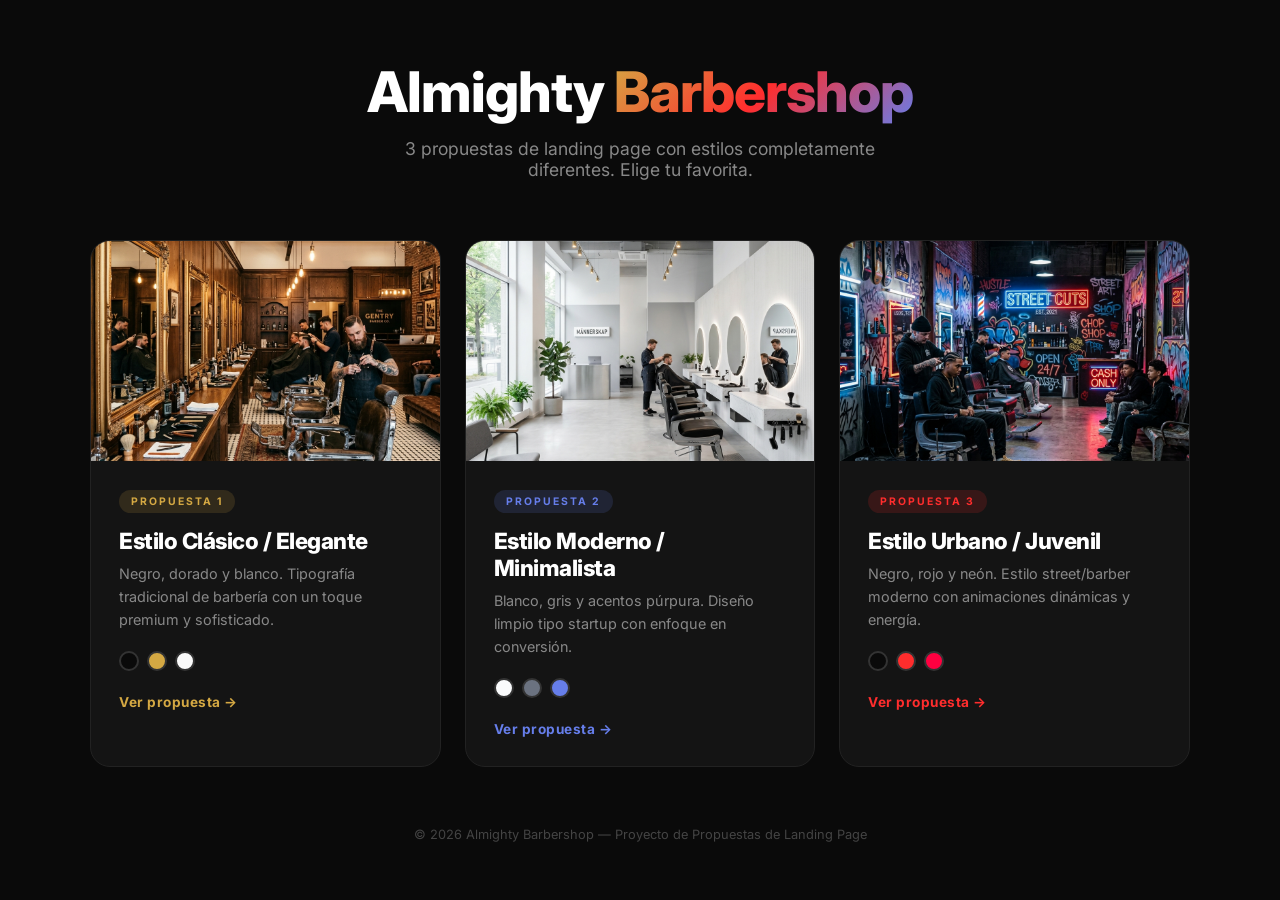
==== index.html @ 184a338b "feat: 3 propuestas de landing page para barbería - clásica, moderna y urbana" ====
<!DOCTYPE html>
<html lang="es">
<head>
    <meta charset="UTF-8">
    <meta name="viewport" content="width=device-width, initial-scale=1.0">
    <title>Almighty Barbershop - Propuestas de Landing Page</title>
    <link rel="preconnect" href="https://fonts.googleapis.com">
    <link rel="preconnect" href="https://fonts.gstatic.com" crossorigin>
    <link href="https://fonts.googleapis.com/css2?family=Inter:wght@400;600;700;800&display=swap" rel="stylesheet">
    <style>
        *, *::before, *::after { margin: 0; padding: 0; box-sizing: border-box; }
        
        body {
            font-family: 'Inter', sans-serif;
            background: #0A0A0A;
            color: #fff;
            min-height: 100vh;
            display: flex;
            flex-direction: column;
            align-items: center;
            justify-content: center;
            padding: 40px 20px;
        }

        .header {
            text-align: center;
            margin-bottom: 60px;
        }

        .header h1 {
            font-size: clamp(2rem, 5vw, 3.5rem);
            font-weight: 800;
            margin-bottom: 12px;
            letter-spacing: -1px;
        }

        .header h1 span {
            background: linear-gradient(135deg, #D4A843, #FF2D2D, #667eea);
            -webkit-background-clip: text;
            -webkit-text-fill-color: transparent;
            background-clip: text;
        }

        .header p {
            color: #888;
            font-size: 1.1rem;
            max-width: 500px;
            margin: 0 auto;
        }

        .cards {
            display: grid;
            grid-template-columns: repeat(auto-fit, minmax(320px, 1fr));
            gap: 24px;
            max-width: 1100px;
            width: 100%;
        }

        .card {
            background: #141414;
            border: 1px solid #222;
            border-radius: 20px;
            overflow: hidden;
            transition: all 0.4s cubic-bezier(0.4, 0, 0.2, 1);
            cursor: pointer;
            text-decoration: none;
            color: inherit;
        }

        .card:hover {
            transform: translateY(-8px);
            border-color: #444;
            box-shadow: 0 20px 60px rgba(0, 0, 0, 0.5);
        }

        .card-img {
            height: 220px;
            overflow: hidden;
        }

        .card-img img {
            width: 100%;
            height: 100%;
            object-fit: cover;
            transition: transform 0.6s ease;
        }

        .card:hover .card-img img {
            transform: scale(1.08);
        }

        .card-body {
            padding: 28px;
        }

        .card-tag {
            display: inline-block;
            font-size: 0.65rem;
            font-weight: 700;
            letter-spacing: 2px;
            text-transform: uppercase;
            padding: 5px 12px;
            border-radius: 20px;
            margin-bottom: 14px;
        }

        .tag-1 { background: rgba(212, 168, 67, 0.15); color: #D4A843; }
        .tag-2 { background: rgba(102, 126, 234, 0.15); color: #667eea; }
        .tag-3 { background: rgba(255, 45, 45, 0.15); color: #FF2D2D; }

        .card h2 {
            font-size: 1.4rem;
            font-weight: 800;
            margin-bottom: 8px;
            letter-spacing: -0.5px;
        }

        .card p {
            color: #888;
            font-size: 0.9rem;
            line-height: 1.6;
            margin-bottom: 20px;
        }

        .card-colors {
            display: flex;
            gap: 8px;
            margin-bottom: 20px;
        }

        .color-dot {
            width: 20px;
            height: 20px;
            border-radius: 50%;
            border: 2px solid #333;
        }

        .card-link {
            display: inline-flex;
            align-items: center;
            gap: 6px;
            font-size: 0.85rem;
            font-weight: 700;
            letter-spacing: 0.5px;
            transition: all 0.3s ease;
        }

        .card:nth-child(1) .card-link { color: #D4A843; }
        .card:nth-child(2) .card-link { color: #667eea; }
        .card:nth-child(3) .card-link { color: #FF2D2D; }

        .card:hover .card-link { gap: 12px; }

        .footer {
            margin-top: 60px;
            color: #444;
            font-size: 0.8rem;
            text-align: center;
        }

        @media (max-width: 768px) {
            .cards {
                grid-template-columns: 1fr;
            }
        }
    </style>
</head>
<body>
    <div class="header">
        <h1>Almighty <span>Barbershop</span></h1>
        <p>3 propuestas de landing page con estilos completamente diferentes. Elige tu favorita.</p>
    </div>

    <div class="cards">
        <a href="propuesta1/index.html" class="card">
            <div class="card-img">
                <img src="assets/img/hero-classic.png" alt="Propuesta 1 - Clásica">
            </div>
            <div class="card-body">
                <span class="card-tag tag-1">PROPUESTA 1</span>
                <h2>Estilo Clásico / Elegante</h2>
                <p>Negro, dorado y blanco. Tipografía tradicional de barbería con un toque premium y sofisticado.</p>
                <div class="card-colors">
                    <div class="color-dot" style="background: #0A0A0A;"></div>
                    <div class="color-dot" style="background: #D4A843;"></div>
                    <div class="color-dot" style="background: #FAFAFA;"></div>
                </div>
                <span class="card-link">Ver propuesta →</span>
            </div>
        </a>

        <a href="propuesta2/index.html" class="card">
            <div class="card-img">
                <img src="assets/img/hero-modern.png" alt="Propuesta 2 - Moderna">
            </div>
            <div class="card-body">
                <span class="card-tag tag-2">PROPUESTA 2</span>
                <h2>Estilo Moderno / Minimalista</h2>
                <p>Blanco, gris y acentos púrpura. Diseño limpio tipo startup con enfoque en conversión.</p>
                <div class="card-colors">
                    <div class="color-dot" style="background: #FAFBFC;"></div>
                    <div class="color-dot" style="background: #6B7280;"></div>
                    <div class="color-dot" style="background: #667eea;"></div>
                </div>
                <span class="card-link">Ver propuesta →</span>
            </div>
        </a>

        <a href="propuesta3/index.html" class="card">
            <div class="card-img">
                <img src="assets/img/hero-urban.png" alt="Propuesta 3 - Urbana">
            </div>
            <div class="card-body">
                <span class="card-tag tag-3">PROPUESTA 3</span>
                <h2>Estilo Urbano / Juvenil</h2>
                <p>Negro, rojo y neón. Estilo street/barber moderno con animaciones dinámicas y energía.</p>
                <div class="card-colors">
                    <div class="color-dot" style="background: #0A0A0A;"></div>
                    <div class="color-dot" style="background: #FF2D2D;"></div>
                    <div class="color-dot" style="background: #FF0040;"></div>
                </div>
                <span class="card-link">Ver propuesta →</span>
            </div>
        </a>
    </div>

    <div class="footer">
        <p>&copy; 2026 Almighty Barbershop — Proyecto de Propuestas de Landing Page</p>
    </div>
</body>
</html>
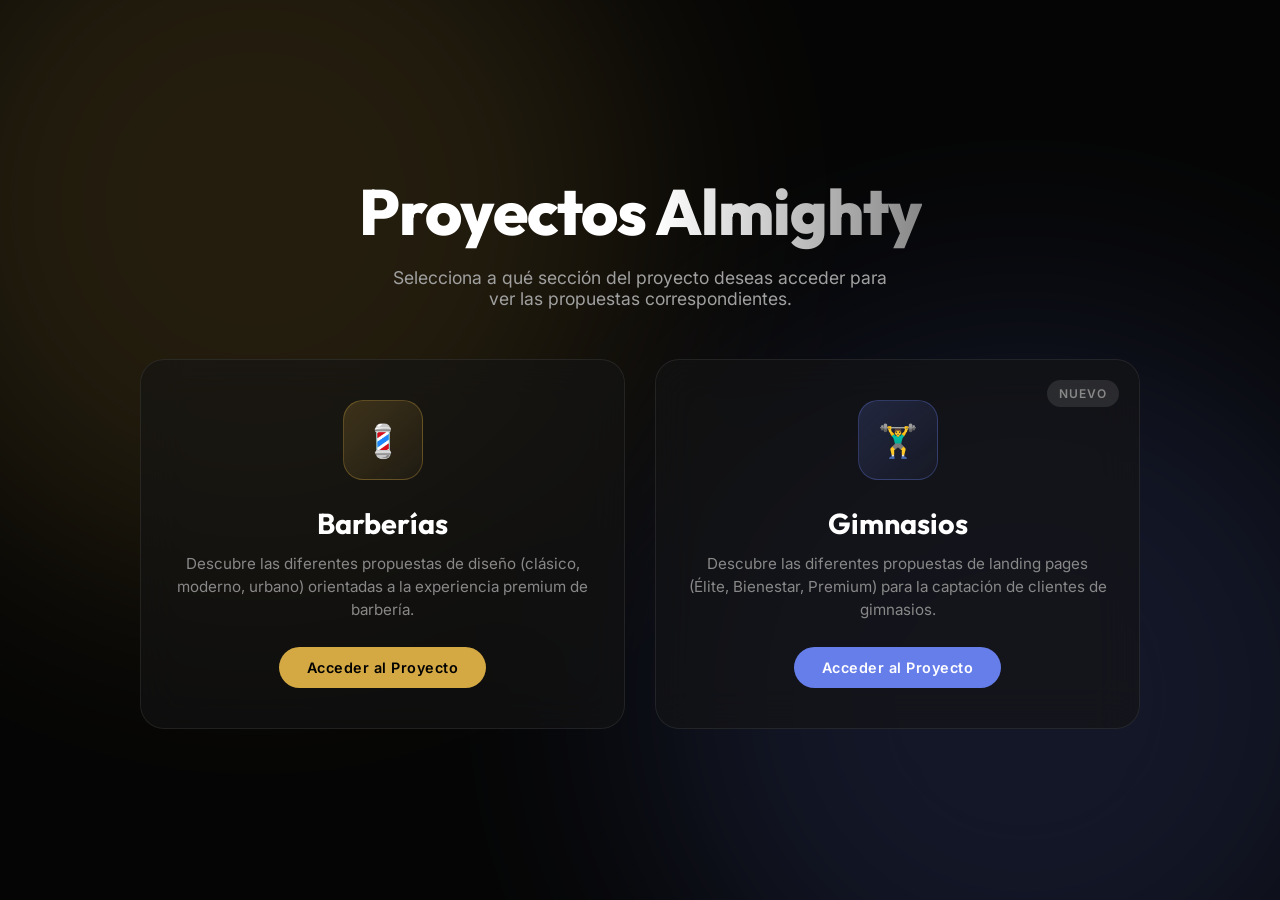
==== commit e94c97f8: "Reorganizar estructura de carpetas y actualizar index.html" ====
--- a/index.html
+++ b/index.html
@@ -3,229 +3,271 @@
 <head>
     <meta charset="UTF-8">
     <meta name="viewport" content="width=device-width, initial-scale=1.0">
-    <title>Almighty Barbershop - Propuestas de Landing Page</title>
+    <meta name="description" content="Portal de Proyectos Almighty - Barbería y Gym">
+    <title>Proyectos Almighty | Portal Principal</title>
     <link rel="preconnect" href="https://fonts.googleapis.com">
     <link rel="preconnect" href="https://fonts.gstatic.com" crossorigin>
-    <link href="https://fonts.googleapis.com/css2?family=Inter:wght@400;600;700;800&display=swap" rel="stylesheet">
+    <link href="https://fonts.googleapis.com/css2?family=Outfit:wght@400;600;800&family=Inter:wght@400;600&display=swap" rel="stylesheet">
     <style>
-        *, *::before, *::after { margin: 0; padding: 0; box-sizing: border-box; }
+        * { margin: 0; padding: 0; box-sizing: border-box; }
         
         body {
             font-family: 'Inter', sans-serif;
-            background: #0A0A0A;
-            color: #fff;
+            background-color: #050505;
+            color: #ffffff;
             min-height: 100vh;
             display: flex;
             flex-direction: column;
             align-items: center;
             justify-content: center;
-            padding: 40px 20px;
+            overflow-x: hidden;
+            position: relative;
+        }
+
+        /* Fondo dinámico */
+        .ambient-bg {
+            position: absolute;
+            top: 0; left: 0; width: 100%; height: 100%;
+            overflow: hidden;
+            z-index: -1;
+        }
+
+        .ambient-bg::before, .ambient-bg::after {
+            content: '';
+            position: absolute;
+            width: 60vw; height: 60vw;
+            border-radius: 50%;
+            filter: blur(120px);
+            opacity: 0.15;
+            animation: pulse 10s infinite alternate;
+        }
+
+        .ambient-bg::before {
+            background: #D4A843;
+            top: -20%; left: -10%;
+        }
+
+        .ambient-bg::after {
+            background: #667eea;
+            bottom: -20%; right: -10%;
+            animation-delay: 5s;
+        }
+
+        @keyframes pulse {
+            0% { transform: scale(1) translate(0, 0); }
+            100% { transform: scale(1.1) translate(5%, 5%); }
         }
 
         .header {
             text-align: center;
-            margin-bottom: 60px;
+            margin-bottom: 50px;
+            z-index: 10;
         }
 
         .header h1 {
-            font-size: clamp(2rem, 5vw, 3.5rem);
+            font-family: 'Outfit', sans-serif;
+            font-size: clamp(2.5rem, 6vw, 4rem);
             font-weight: 800;
-            margin-bottom: 12px;
             letter-spacing: -1px;
+            margin-bottom: 15px;
         }
 
         .header h1 span {
-            background: linear-gradient(135deg, #D4A843, #FF2D2D, #667eea);
+            background: linear-gradient(to right, #ffffff, #888888);
             -webkit-background-clip: text;
             -webkit-text-fill-color: transparent;
-            background-clip: text;
         }
 
         .header p {
-            color: #888;
             font-size: 1.1rem;
+            color: #a0a0a0;
             max-width: 500px;
             margin: 0 auto;
         }
 
-        .cards {
-            display: grid;
-            grid-template-columns: repeat(auto-fit, minmax(320px, 1fr));
-            gap: 24px;
-            max-width: 1100px;
-            width: 100%;
+        .projects-container {
+            display: flex;
+            gap: 30px;
+            width: 90%;
+            max-width: 1000px;
+            z-index: 10;
+            flex-wrap: wrap;
+            justify-content: center;
         }
 
         .card {
-            background: #141414;
-            border: 1px solid #222;
+            flex: 1;
+            min-width: 320px;
+            background: rgba(20, 20, 20, 0.6);
+            backdrop-filter: blur(20px);
+            border: 1px solid rgba(255, 255, 255, 0.08);
+            border-radius: 24px;
+            padding: 40px 30px;
+            text-align: center;
+            text-decoration: none;
+            color: #fff;
+            transition: all 0.4s cubic-bezier(0.25, 0.8, 0.25, 1);
+            position: relative;
+            overflow: hidden;
+            display: flex;
+            flex-direction: column;
+            align-items: center;
+        }
+
+        .card::before {
+            content: '';
+            position: absolute;
+            top: 0; left: 0; width: 100%; height: 100%;
+            background: linear-gradient(135deg, rgba(255,255,255,0.1) 0%, rgba(255,255,255,0) 100%);
+            opacity: 0;
+            transition: opacity 0.4s;
+        }
+
+        .card:hover:not(.disabled) {
+            transform: translateY(-10px);
+            border-color: rgba(255, 255, 255, 0.2);
+            box-shadow: 0 20px 40px rgba(0,0,0,0.4);
+        }
+
+        .card:hover:not(.disabled)::before {
+            opacity: 1;
+        }
+
+        .icon-wrapper {
+            width: 80px; height: 80px;
             border-radius: 20px;
-            overflow: hidden;
-            transition: all 0.4s cubic-bezier(0.4, 0, 0.2, 1);
-            cursor: pointer;
-            text-decoration: none;
-            color: inherit;
-        }
-
-        .card:hover {
-            transform: translateY(-8px);
-            border-color: #444;
-            box-shadow: 0 20px 60px rgba(0, 0, 0, 0.5);
-        }
-
-        .card-img {
-            height: 220px;
-            overflow: hidden;
-        }
-
-        .card-img img {
-            width: 100%;
-            height: 100%;
-            object-fit: cover;
-            transition: transform 0.6s ease;
-        }
-
-        .card:hover .card-img img {
-            transform: scale(1.08);
-        }
-
-        .card-body {
-            padding: 28px;
-        }
-
-        .card-tag {
-            display: inline-block;
-            font-size: 0.65rem;
-            font-weight: 700;
-            letter-spacing: 2px;
-            text-transform: uppercase;
-            padding: 5px 12px;
-            border-radius: 20px;
-            margin-bottom: 14px;
-        }
-
-        .tag-1 { background: rgba(212, 168, 67, 0.15); color: #D4A843; }
-        .tag-2 { background: rgba(102, 126, 234, 0.15); color: #667eea; }
-        .tag-3 { background: rgba(255, 45, 45, 0.15); color: #FF2D2D; }
+            display: flex;
+            align-items: center;
+            justify-content: center;
+            font-size: 2rem;
+            margin-bottom: 25px;
+            transition: transform 0.4s;
+            position: relative;
+        }
+
+        .card:hover:not(.disabled) .icon-wrapper {
+            transform: scale(1.1);
+        }
+
+        .barber-icon {
+            background: linear-gradient(135deg, rgba(212, 168, 67, 0.2), rgba(212, 168, 67, 0.05));
+            border: 1px solid rgba(212, 168, 67, 0.3);
+            color: #D4A843;
+        }
+
+        .gym-icon {
+            background: linear-gradient(135deg, rgba(102, 126, 234, 0.2), rgba(102, 126, 234, 0.05));
+            border: 1px solid rgba(102, 126, 234, 0.3);
+            color: #667eea;
+        }
 
         .card h2 {
-            font-size: 1.4rem;
-            font-weight: 800;
-            margin-bottom: 8px;
-            letter-spacing: -0.5px;
+            font-family: 'Outfit', sans-serif;
+            font-size: 1.8rem;
+            margin-bottom: 12px;
+            z-index: 1;
         }
 
         .card p {
             color: #888;
+            font-size: 0.95rem;
+            line-height: 1.5;
+            margin-bottom: 25px;
+            z-index: 1;
+        }
+
+        .btn {
+            padding: 12px 28px;
+            border-radius: 100px;
+            font-weight: 600;
             font-size: 0.9rem;
-            line-height: 1.6;
-            margin-bottom: 20px;
-        }
-
-        .card-colors {
-            display: flex;
-            gap: 8px;
-            margin-bottom: 20px;
-        }
-
-        .color-dot {
-            width: 20px;
-            height: 20px;
-            border-radius: 50%;
-            border: 2px solid #333;
-        }
-
-        .card-link {
-            display: inline-flex;
-            align-items: center;
-            gap: 6px;
-            font-size: 0.85rem;
-            font-weight: 700;
             letter-spacing: 0.5px;
-            transition: all 0.3s ease;
-        }
-
-        .card:nth-child(1) .card-link { color: #D4A843; }
-        .card:nth-child(2) .card-link { color: #667eea; }
-        .card:nth-child(3) .card-link { color: #FF2D2D; }
-
-        .card:hover .card-link { gap: 12px; }
-
-        .footer {
-            margin-top: 60px;
-            color: #444;
-            font-size: 0.8rem;
-            text-align: center;
+            transition: all 0.3s;
+            z-index: 1;
+        }
+
+        .btn-gold {
+            background: #D4A843;
+            color: #000;
+            border: none;
+        }
+
+        .card:hover:not(.disabled) .btn-gold {
+            box-shadow: 0 0 20px rgba(212, 168, 67, 0.4);
+        }
+
+        .btn-blue {
+            background: #667eea;
+            color: #fff;
+            border: none;
+        }
+
+        .card:hover:not(.disabled) .btn-blue {
+            box-shadow: 0 0 20px rgba(102, 126, 234, 0.4);
+        }
+
+        /* Estilos para estado deshabilitado (Gym) */
+        .card.disabled {
+            cursor: default;
+            opacity: 0.8;
+        }
+
+        .card.disabled .btn {
+            background: transparent;
+            border: 1px solid #444;
+            color: #666;
+        }
+
+        .badge {
+            position: absolute;
+            top: 20px; right: 20px;
+            background: rgba(255, 255, 255, 0.1);
+            padding: 6px 12px;
+            border-radius: 30px;
+            font-size: 0.75rem;
+            font-weight: 600;
+            letter-spacing: 1px;
+            text-transform: uppercase;
+            color: #888;
         }
 
         @media (max-width: 768px) {
-            .cards {
-                grid-template-columns: 1fr;
+            .projects-container {
+                flex-direction: column;
+                gap: 20px;
             }
         }
     </style>
 </head>
 <body>
+    <div class="ambient-bg"></div>
+    
     <div class="header">
-        <h1>Almighty <span>Barbershop</span></h1>
-        <p>3 propuestas de landing page con estilos completamente diferentes. Elige tu favorita.</p>
+        <h1>Proyectos <span>Almighty</span></h1>
+        <p>Selecciona a qué sección del proyecto deseas acceder para ver las propuestas correspondientes.</p>
     </div>
 
-    <div class="cards">
-        <a href="propuesta1/index.html" class="card">
-            <div class="card-img">
-                <img src="assets/img/hero-classic.png" alt="Propuesta 1 - Clásica">
+    <div class="projects-container">
+        <!-- Tarjeta de Barbería (Activa) -->
+        <a href="Barberias/index.html" class="card">
+            <div class="icon-wrapper barber-icon">
+                💈
             </div>
-            <div class="card-body">
-                <span class="card-tag tag-1">PROPUESTA 1</span>
-                <h2>Estilo Clásico / Elegante</h2>
-                <p>Negro, dorado y blanco. Tipografía tradicional de barbería con un toque premium y sofisticado.</p>
-                <div class="card-colors">
-                    <div class="color-dot" style="background: #0A0A0A;"></div>
-                    <div class="color-dot" style="background: #D4A843;"></div>
-                    <div class="color-dot" style="background: #FAFAFA;"></div>
-                </div>
-                <span class="card-link">Ver propuesta →</span>
+            <h2>Barberías</h2>
+            <p>Descubre las diferentes propuestas de diseño (clásico, moderno, urbano) orientadas a la experiencia premium de barbería.</p>
+            <div class="btn btn-gold">Acceder al Proyecto</div>
+        </a>
+
+        <!-- Tarjeta de Gym (Activa) -->
+        <a href="Gym/index.html" class="card">
+            <div class="badge">Nuevo</div>
+            <div class="icon-wrapper gym-icon">
+                🏋️‍♂️
             </div>
+            <h2>Gimnasios</h2>
+            <p>Descubre las diferentes propuestas de landing pages (Élite, Bienestar, Premium) para la captación de clientes de gimnasios.</p>
+            <div class="btn btn-blue">Acceder al Proyecto</div>
         </a>
-
-        <a href="propuesta2/index.html" class="card">
-            <div class="card-img">
-                <img src="assets/img/hero-modern.png" alt="Propuesta 2 - Moderna">
-            </div>
-            <div class="card-body">
-                <span class="card-tag tag-2">PROPUESTA 2</span>
-                <h2>Estilo Moderno / Minimalista</h2>
-                <p>Blanco, gris y acentos púrpura. Diseño limpio tipo startup con enfoque en conversión.</p>
-                <div class="card-colors">
-                    <div class="color-dot" style="background: #FAFBFC;"></div>
-                    <div class="color-dot" style="background: #6B7280;"></div>
-                    <div class="color-dot" style="background: #667eea;"></div>
-                </div>
-                <span class="card-link">Ver propuesta →</span>
-            </div>
-        </a>
-
-        <a href="propuesta3/index.html" class="card">
-            <div class="card-img">
-                <img src="assets/img/hero-urban.png" alt="Propuesta 3 - Urbana">
-            </div>
-            <div class="card-body">
-                <span class="card-tag tag-3">PROPUESTA 3</span>
-                <h2>Estilo Urbano / Juvenil</h2>
-                <p>Negro, rojo y neón. Estilo street/barber moderno con animaciones dinámicas y energía.</p>
-                <div class="card-colors">
-                    <div class="color-dot" style="background: #0A0A0A;"></div>
-                    <div class="color-dot" style="background: #FF2D2D;"></div>
-                    <div class="color-dot" style="background: #FF0040;"></div>
-                </div>
-                <span class="card-link">Ver propuesta →</span>
-            </div>
-        </a>
-    </div>
-
-    <div class="footer">
-        <p>&copy; 2026 Almighty Barbershop — Proyecto de Propuestas de Landing Page</p>
     </div>
 </body>
 </html>
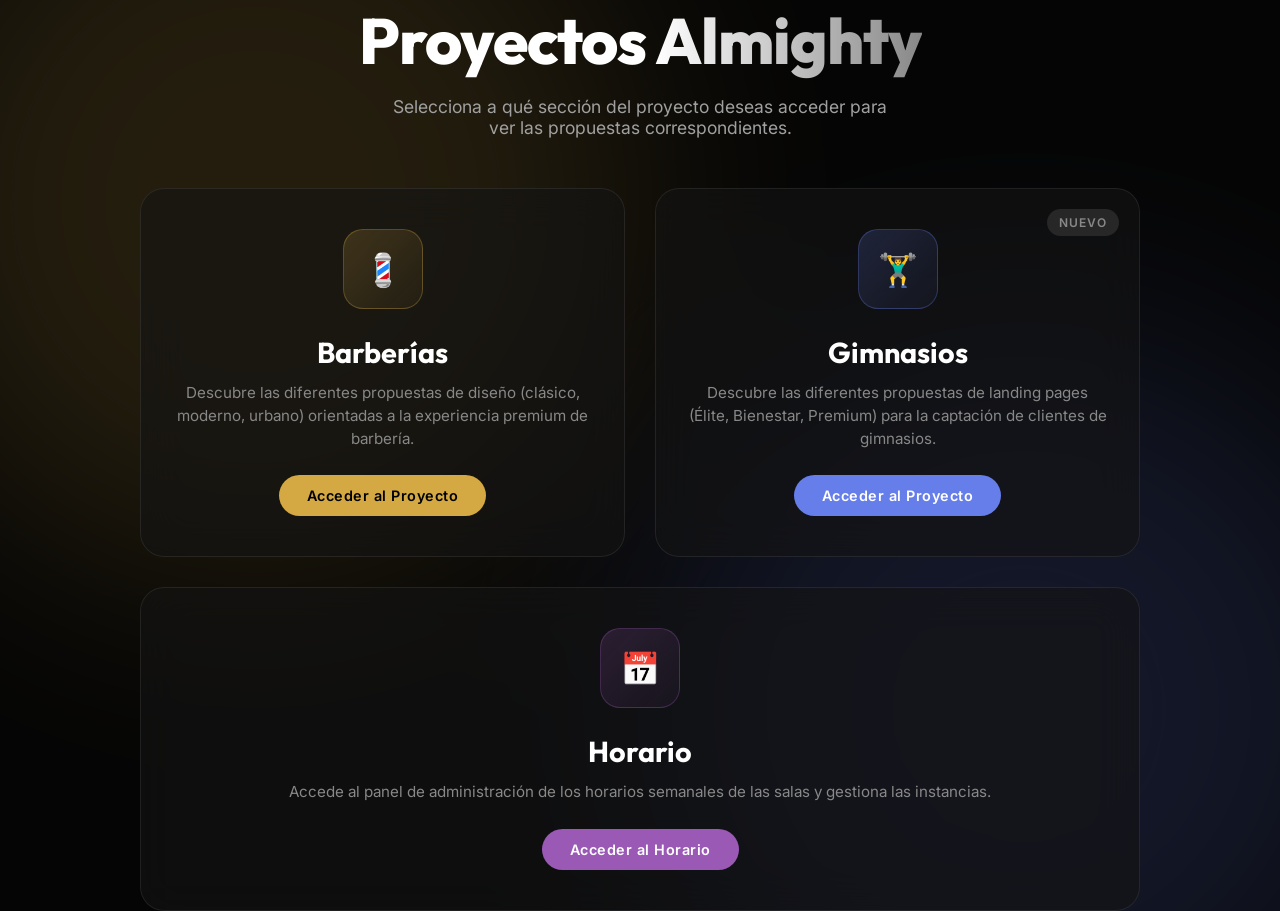
==== commit 613fc398: "horario dy" ====
--- a/index.html
+++ b/index.html
@@ -1,5 +1,6 @@
 <!DOCTYPE html>
 <html lang="es">
+
 <head>
     <meta charset="UTF-8">
     <meta name="viewport" content="width=device-width, initial-scale=1.0">
@@ -7,10 +8,15 @@
     <title>Proyectos Almighty | Portal Principal</title>
     <link rel="preconnect" href="https://fonts.googleapis.com">
     <link rel="preconnect" href="https://fonts.gstatic.com" crossorigin>
-    <link href="https://fonts.googleapis.com/css2?family=Outfit:wght@400;600;800&family=Inter:wght@400;600&display=swap" rel="stylesheet">
+    <link href="https://fonts.googleapis.com/css2?family=Outfit:wght@400;600;800&family=Inter:wght@400;600&display=swap"
+        rel="stylesheet">
     <style>
-        * { margin: 0; padding: 0; box-sizing: border-box; }
-        
+        * {
+            margin: 0;
+            padding: 0;
+            box-sizing: border-box;
+        }
+
         body {
             font-family: 'Inter', sans-serif;
             background-color: #050505;
@@ -27,15 +33,20 @@
         /* Fondo dinámico */
         .ambient-bg {
             position: absolute;
-            top: 0; left: 0; width: 100%; height: 100%;
+            top: 0;
+            left: 0;
+            width: 100%;
+            height: 100%;
             overflow: hidden;
             z-index: -1;
         }
 
-        .ambient-bg::before, .ambient-bg::after {
+        .ambient-bg::before,
+        .ambient-bg::after {
             content: '';
             position: absolute;
-            width: 60vw; height: 60vw;
+            width: 60vw;
+            height: 60vw;
             border-radius: 50%;
             filter: blur(120px);
             opacity: 0.15;
@@ -44,18 +55,25 @@
 
         .ambient-bg::before {
             background: #D4A843;
-            top: -20%; left: -10%;
+            top: -20%;
+            left: -10%;
         }
 
         .ambient-bg::after {
             background: #667eea;
-            bottom: -20%; right: -10%;
+            bottom: -20%;
+            right: -10%;
             animation-delay: 5s;
         }
 
         @keyframes pulse {
-            0% { transform: scale(1) translate(0, 0); }
-            100% { transform: scale(1.1) translate(5%, 5%); }
+            0% {
+                transform: scale(1) translate(0, 0);
+            }
+
+            100% {
+                transform: scale(1.1) translate(5%, 5%);
+            }
         }
 
         .header {
@@ -117,8 +135,11 @@
         .card::before {
             content: '';
             position: absolute;
-            top: 0; left: 0; width: 100%; height: 100%;
-            background: linear-gradient(135deg, rgba(255,255,255,0.1) 0%, rgba(255,255,255,0) 100%);
+            top: 0;
+            left: 0;
+            width: 100%;
+            height: 100%;
+            background: linear-gradient(135deg, rgba(255, 255, 255, 0.1) 0%, rgba(255, 255, 255, 0) 100%);
             opacity: 0;
             transition: opacity 0.4s;
         }
@@ -126,7 +147,7 @@
         .card:hover:not(.disabled) {
             transform: translateY(-10px);
             border-color: rgba(255, 255, 255, 0.2);
-            box-shadow: 0 20px 40px rgba(0,0,0,0.4);
+            box-shadow: 0 20px 40px rgba(0, 0, 0, 0.4);
         }
 
         .card:hover:not(.disabled)::before {
@@ -134,7 +155,8 @@
         }
 
         .icon-wrapper {
-            width: 80px; height: 80px;
+            width: 80px;
+            height: 80px;
             border-radius: 20px;
             display: flex;
             align-items: center;
@@ -206,6 +228,22 @@
             box-shadow: 0 0 20px rgba(102, 126, 234, 0.4);
         }
 
+        .btn-purple {
+            background: #9b59b6;
+            color: #fff;
+            border: none;
+        }
+
+        .card:hover:not(.disabled) .btn-purple {
+            box-shadow: 0 0 20px rgba(155, 89, 182, 0.4);
+        }
+
+        .schedule-icon {
+            background: linear-gradient(135deg, rgba(155, 89, 182, 0.2), rgba(155, 89, 182, 0.05));
+            border: 1px solid rgba(155, 89, 182, 0.3);
+            color: #9b59b6;
+        }
+
         /* Estilos para estado deshabilitado (Gym) */
         .card.disabled {
             cursor: default;
@@ -220,7 +258,8 @@
 
         .badge {
             position: absolute;
-            top: 20px; right: 20px;
+            top: 20px;
+            right: 20px;
             background: rgba(255, 255, 255, 0.1);
             padding: 6px 12px;
             border-radius: 30px;
@@ -239,9 +278,10 @@
         }
     </style>
 </head>
+
 <body>
     <div class="ambient-bg"></div>
-    
+
     <div class="header">
         <h1>Proyectos <span>Almighty</span></h1>
         <p>Selecciona a qué sección del proyecto deseas acceder para ver las propuestas correspondientes.</p>
@@ -254,7 +294,8 @@
                 💈
             </div>
             <h2>Barberías</h2>
-            <p>Descubre las diferentes propuestas de diseño (clásico, moderno, urbano) orientadas a la experiencia premium de barbería.</p>
+            <p>Descubre las diferentes propuestas de diseño (clásico, moderno, urbano) orientadas a la experiencia
+                premium de barbería.</p>
             <div class="btn btn-gold">Acceder al Proyecto</div>
         </a>
 
@@ -265,9 +306,21 @@
                 🏋️‍♂️
             </div>
             <h2>Gimnasios</h2>
-            <p>Descubre las diferentes propuestas de landing pages (Élite, Bienestar, Premium) para la captación de clientes de gimnasios.</p>
+            <p>Descubre las diferentes propuestas de landing pages (Élite, Bienestar, Premium) para la captación de
+                clientes de gimnasios.</p>
             <div class="btn btn-blue">Acceder al Proyecto</div>
+        </a>
+
+        <!-- Tarjeta de Horarios -->
+        <a href="dy.html" class="card">
+            <div class="icon-wrapper schedule-icon">
+                📅
+            </div>
+            <h2>Horario</h2>
+            <p>Accede al panel de administración de los horarios semanales de las salas y gestiona las instancias.</p>
+            <div class="btn btn-purple">Acceder al Horario</div>
         </a>
     </div>
 </body>
-</html>
+
+</html>
